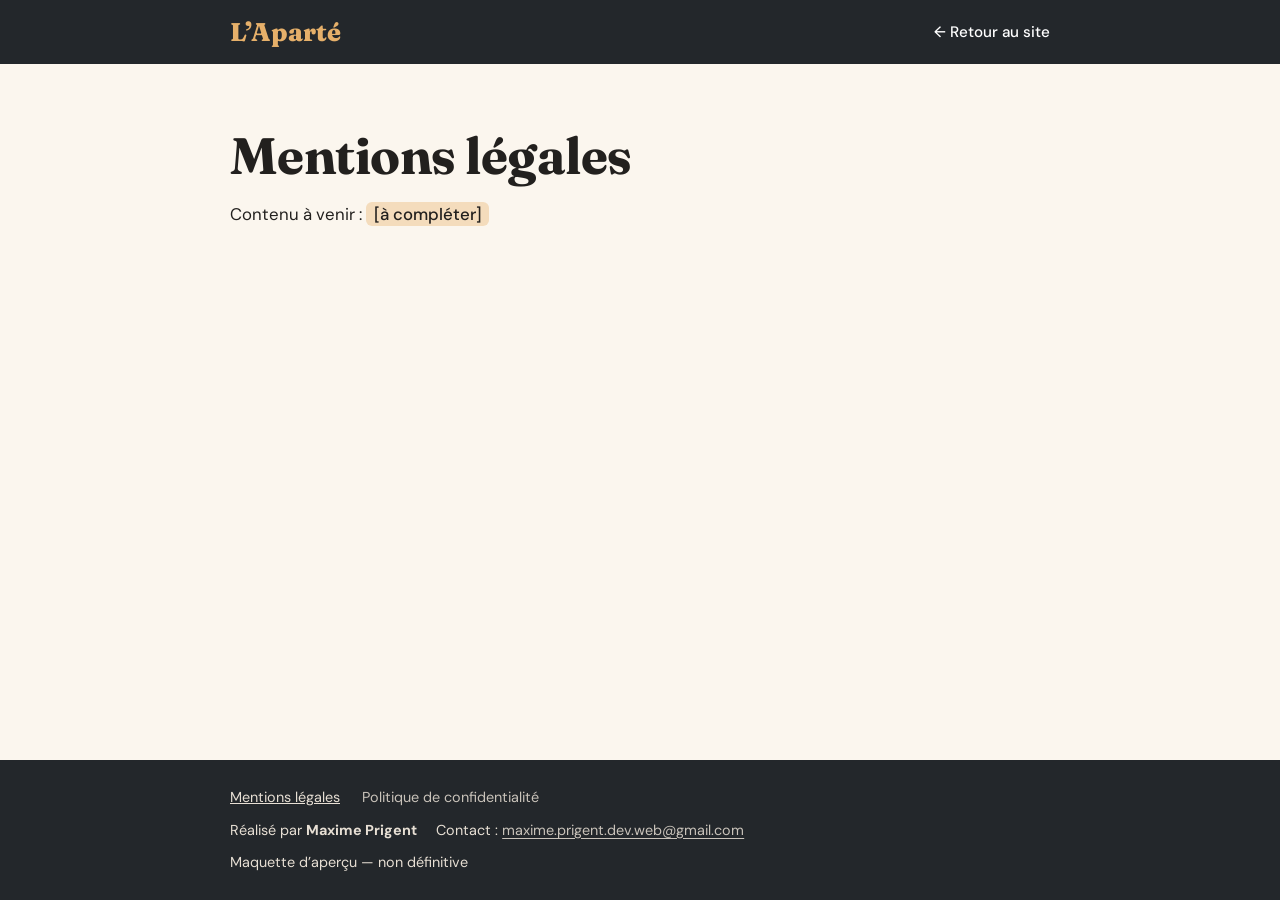
==== mentions-legales.html @ 87955910 "Première version de la maquette du site L'Aparté" ====
<!DOCTYPE html>
<html lang="fr">
<head>
  <meta charset="UTF-8">
  <meta name="viewport" content="width=device-width, initial-scale=1">
  <meta name="color-scheme" content="only light">
  <!-- Aperçu privé : ne pas indexer -->
  <meta name="robots" content="noindex">
  <meta name="theme-color" content="#23272b">
  <title>Mentions légales – L’Aparté</title>
  <link rel="icon" href="data:image/svg+xml,%3Csvg xmlns='http://www.w3.org/2000/svg' viewBox='0 0 64 64'%3E%3Crect width='64' height='64' rx='14' fill='%231a7ea6'/%3E%3Ctext x='32' y='47' font-family='Georgia,serif' font-size='42' font-weight='700' text-anchor='middle' fill='white'%3EA%3C/text%3E%3C/svg%3E">

  <!--
    PAGE VIDE POUR L’INSTANT : les mentions légales sont à fournir
    par le restaurant avant la mise en ligne. Écrire le contenu
    dans <main>, à la place de « [à compléter] ».
  -->

  <link rel="preconnect" href="https://fonts.googleapis.com">
  <link rel="preconnect" href="https://fonts.gstatic.com" crossorigin>
  <link href="https://fonts.googleapis.com/css2?family=DM+Sans:wght@400;500;700&family=Fraunces:opsz,wght,SOFT@9..144,600..800,100&display=swap" rel="stylesheet">

  <style>
    /* Mêmes couleurs et polices que la page d’accueil */
    :root {
      --bg: #fbf6ee; --ink: #22201e; --muted: #665d55;
      --deep: #23272b; --gold: #e6b06a;
      --font-title: "Fraunces", Georgia, serif;
      --font-text: "DM Sans", system-ui, -apple-system, "Segoe UI", sans-serif;
    }
    *, *::before, *::after { box-sizing: border-box; }
    body {
      margin: 0; min-height: 100vh; min-height: 100svh; display: flex; flex-direction: column;
      font-family: var(--font-text); font-size: 1.05rem; line-height: 1.6;
      color: var(--ink); background: var(--bg); -webkit-font-smoothing: antialiased;
    }
    a { color: inherit; }
    a:focus-visible { outline: 3px solid var(--gold); outline-offset: 3px; }
    .wrap { width: min(820px, 100% - 2.5rem); margin-inline: auto; }

    /* En-tête */
    .bar { background: var(--deep); color: #fff; }
    .bar .wrap { display: flex; align-items: center; justify-content: space-between; gap: 1rem; padding: 1rem 0; }
    .brand { font: 800 1.6rem var(--font-title); color: var(--gold); text-decoration: none; }
    .back { font-weight: 500; font-size: .95rem; text-decoration: none; }
    .back:hover, .back:focus-visible { text-decoration: underline; }

    /* Contenu */
    main { flex: 1; padding: 4rem 0 5rem; }
    h1 { font: 700 clamp(2rem, 7vw, 3.2rem)/1.1 var(--font-title); margin: 0 0 1rem; letter-spacing: -.01em; }
    .todo { background: rgba(230, 176, 106, .38); padding: .05em .45em; border-radius: 6px; font-weight: 500; }

    /* Pied de page */
    footer { background: var(--deep); color: #e7dfd4; padding: 1.6rem 0; font-size: .9rem; }
    footer .wrap { display: flex; flex-wrap: wrap; justify-content: space-between; gap: .6rem 1.4rem; }
    footer nav { display: flex; flex-wrap: wrap; gap: .4rem 1.4rem; }
    footer .credit { flex: 1 0 100%; display: flex; flex-wrap: wrap; gap: .15rem 1.2rem; margin: 0; }
    footer .credit a { text-decoration: underline; text-underline-offset: 3px; overflow-wrap: anywhere; }
    footer a { text-decoration: none; opacity: .85; }
    footer a:hover, footer a:focus-visible, footer a[aria-current] { opacity: 1; text-decoration: underline; }
  </style>
</head>

<body>
  <header class="bar">
    <div class="wrap">
      <a class="brand" href="index.html">L’Aparté</a>
      <a class="back" href="index.html">← Retour au site</a>
    </div>
  </header>

  <main>
    <div class="wrap">
      <h1>Mentions légales</h1>
      <p>Contenu à venir : <span class="todo">[à compléter]</span></p>
    </div>
  </main>

  <footer>
    <div class="wrap">
      <nav aria-label="Informations légales">
        <a href="mentions-legales.html" aria-current="page">Mentions légales</a>
        <a href="politique-de-confidentialite.html">Politique de confidentialité</a>
      </nav>
      <p class="credit">
        <span>Réalisé par <strong>Maxime Prigent</strong></span>
        <span>Contact : <a href="mailto:maxime.prigent.dev.web@gmail.com">maxime.prigent.dev.web@gmail.com</a></span>
      </p>
      <span>Maquette d’aperçu — non définitive</span>
    </div>
  </footer>
</body>
</html>
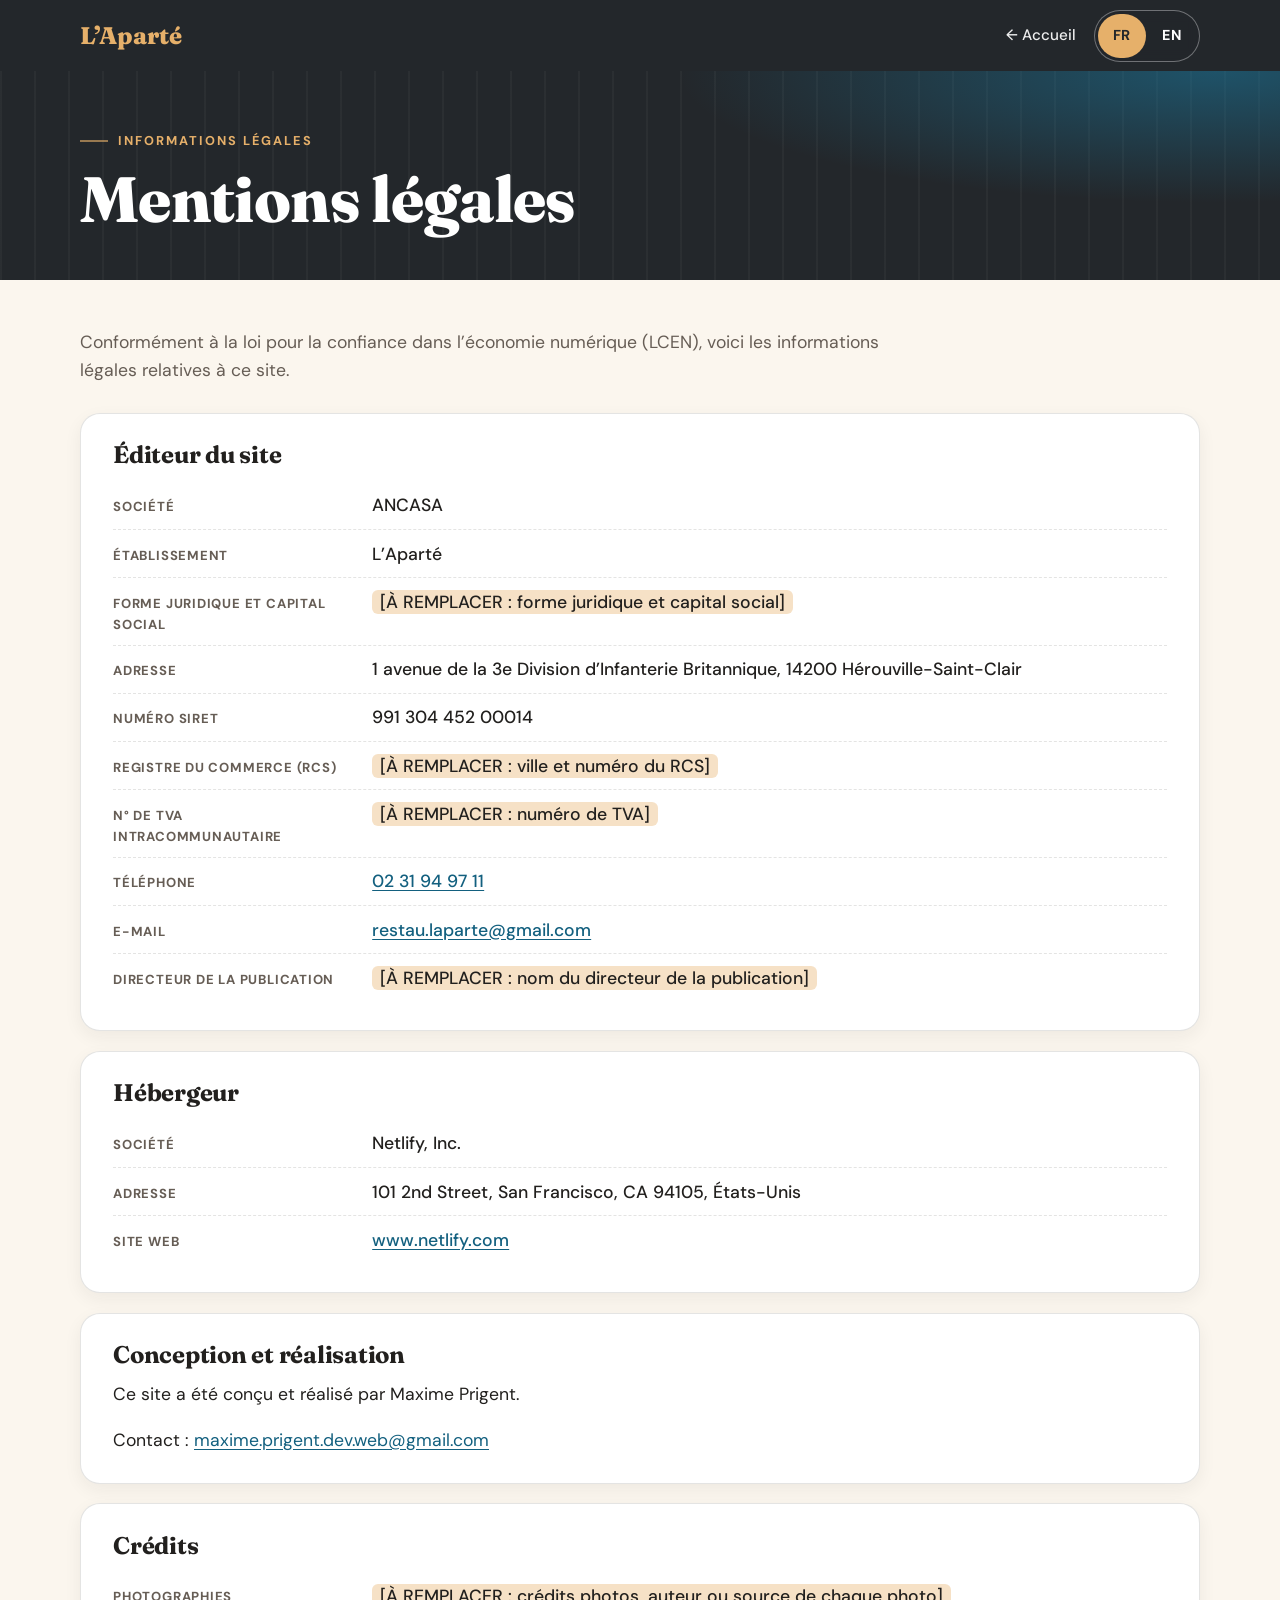
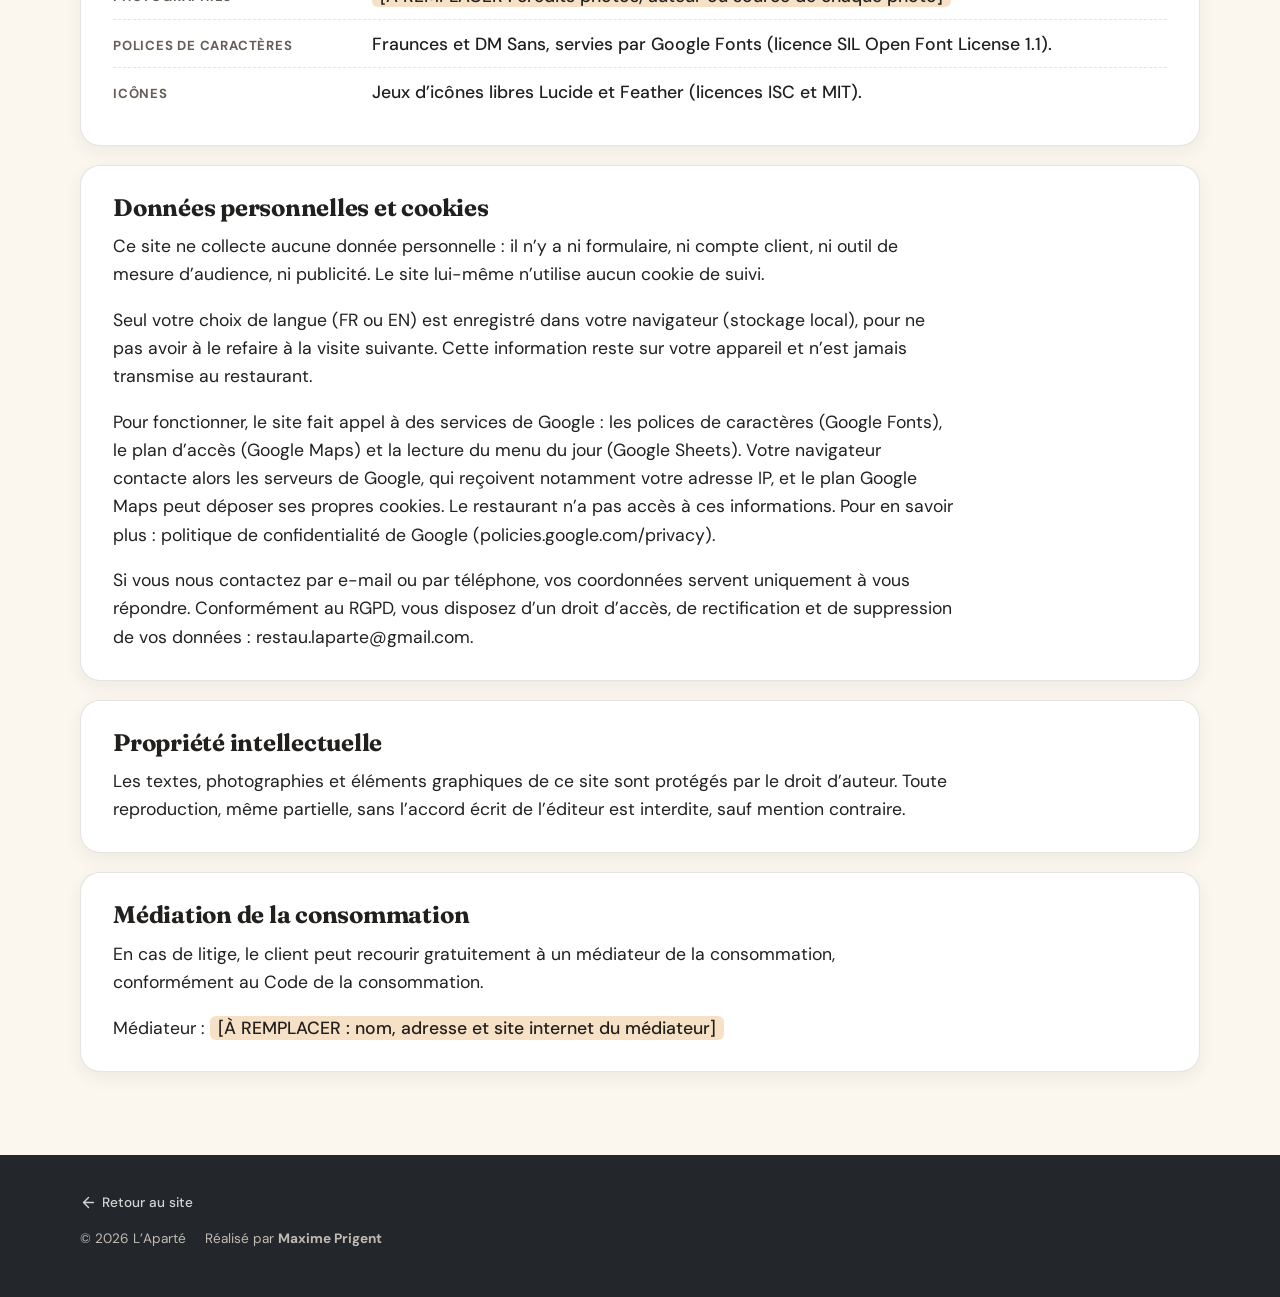
==== commit 6481ba29: "Mentions légales complètes (FR/EN) ; politique de confidentialité retirée" ====
--- a/mentions-legales.html
+++ b/mentions-legales.html
@@ -4,90 +4,152 @@
   <meta charset="UTF-8">
   <meta name="viewport" content="width=device-width, initial-scale=1">
   <meta name="color-scheme" content="only light">
-  <!-- Aperçu privé : ne pas indexer -->
-  <meta name="robots" content="noindex">
   <meta name="theme-color" content="#23272b">
-  <title>Mentions légales – L’Aparté</title>
-  <link rel="icon" href="data:image/svg+xml,%3Csvg xmlns='http://www.w3.org/2000/svg' viewBox='0 0 64 64'%3E%3Crect width='64' height='64' rx='14' fill='%231a7ea6'/%3E%3Ctext x='32' y='47' font-family='Georgia,serif' font-size='42' font-weight='700' text-anchor='middle' fill='white'%3EA%3C/text%3E%3C/svg%3E">
+  <title data-en="Legal notice – L’Aparté">Mentions légales – L’Aparté</title>
+  <meta name="description" content="Mentions légales du site du restaurant L’Aparté à Hérouville-Saint-Clair : éditeur, hébergeur, conception, données personnelles." data-en-content="Legal notice for the website of the L’Aparté restaurant in Hérouville-Saint-Clair: publisher, host, design, personal data.">
 
   <!--
-    PAGE VIDE POUR L’INSTANT : les mentions légales sont à fournir
-    par le restaurant avant la mise en ligne. Écrire le contenu
-    dans <main>, à la place de « [à compléter] ».
+    ============================================================
+    MENTIONS LÉGALES — même style et mêmes boutons de langue que la page d’accueil.
+    • Contenus manquants : chercher « À REMPLACER » (texte visible) et « TODO CONTENU » (commentaires).
+      Liste complète : CONTENUS-A-REMPLACER.md.
+    • Le français est dans le HTML, l’anglais dans les attributs data-en… (voir script.js, section 1).
+    • Texte de départ rédigé d’après les informations fournies : à faire relire par le restaurant
+      (et, si besoin, par son comptable ou un juriste) avant la mise en ligne.
+    ============================================================
   -->
+
+  <!-- TODO CONTENU : ADRESSE DU SITE. Remplacer « [À REMPLACER : URL DU SITE] » comme dans index.html. -->
+  <link rel="canonical" href="[À REMPLACER : URL DU SITE]/mentions-legales.html">
+
+  <link rel="icon" href="favicon.svg" type="image/svg+xml">
+  <link rel="icon" href="favicon.ico" sizes="32x32">
+  <link rel="apple-touch-icon" href="apple-touch-icon.png">
+
+  <script>
+    (function () {
+      var r = document.documentElement;
+      r.classList.add('js');
+      try {
+        if (localStorage.getItem('laparte-lang') === 'en') {
+          r.lang = 'en';
+          r.classList.add('i18n-attente');
+          setTimeout(function () { r.classList.remove('i18n-attente'); }, 2500);
+        }
+      } catch (e) {}
+    })();
+  </script>
 
   <link rel="preconnect" href="https://fonts.googleapis.com">
   <link rel="preconnect" href="https://fonts.gstatic.com" crossorigin>
   <link href="https://fonts.googleapis.com/css2?family=DM+Sans:wght@400;500;700&family=Fraunces:opsz,wght,SOFT@9..144,600..800,100&display=swap" rel="stylesheet">
-
-  <style>
-    /* Mêmes couleurs et polices que la page d’accueil */
-    :root {
-      --bg: #fbf6ee; --ink: #22201e; --muted: #665d55;
-      --deep: #23272b; --gold: #e6b06a;
-      --font-title: "Fraunces", Georgia, serif;
-      --font-text: "DM Sans", system-ui, -apple-system, "Segoe UI", sans-serif;
-    }
-    *, *::before, *::after { box-sizing: border-box; }
-    body {
-      margin: 0; min-height: 100vh; min-height: 100svh; display: flex; flex-direction: column;
-      font-family: var(--font-text); font-size: 1.05rem; line-height: 1.6;
-      color: var(--ink); background: var(--bg); -webkit-font-smoothing: antialiased;
-    }
-    a { color: inherit; }
-    a:focus-visible { outline: 3px solid var(--gold); outline-offset: 3px; }
-    .wrap { width: min(820px, 100% - 2.5rem); margin-inline: auto; }
-
-    /* En-tête */
-    .bar { background: var(--deep); color: #fff; }
-    .bar .wrap { display: flex; align-items: center; justify-content: space-between; gap: 1rem; padding: 1rem 0; }
-    .brand { font: 800 1.6rem var(--font-title); color: var(--gold); text-decoration: none; }
-    .back { font-weight: 500; font-size: .95rem; text-decoration: none; }
-    .back:hover, .back:focus-visible { text-decoration: underline; }
-
-    /* Contenu */
-    main { flex: 1; padding: 4rem 0 5rem; }
-    h1 { font: 700 clamp(2rem, 7vw, 3.2rem)/1.1 var(--font-title); margin: 0 0 1rem; letter-spacing: -.01em; }
-    .todo { background: rgba(230, 176, 106, .38); padding: .05em .45em; border-radius: 6px; font-weight: 500; }
-
-    /* Pied de page */
-    footer { background: var(--deep); color: #e7dfd4; padding: 1.6rem 0; font-size: .9rem; }
-    footer .wrap { display: flex; flex-wrap: wrap; justify-content: space-between; gap: .6rem 1.4rem; }
-    footer nav { display: flex; flex-wrap: wrap; gap: .4rem 1.4rem; }
-    footer .credit { flex: 1 0 100%; display: flex; flex-wrap: wrap; gap: .15rem 1.2rem; margin: 0; }
-    footer .credit a { text-decoration: underline; text-underline-offset: 3px; overflow-wrap: anywhere; }
-    footer a { text-decoration: none; opacity: .85; }
-    footer a:hover, footer a:focus-visible, footer a[aria-current] { opacity: 1; text-decoration: underline; }
-  </style>
+  <link rel="stylesheet" href="styles.css">
 </head>
 
 <body>
-  <header class="bar">
-    <div class="wrap">
-      <a class="brand" href="index.html">L’Aparté</a>
-      <a class="back" href="index.html">← Retour au site</a>
+  <a class="skip" href="#contenu" data-en="Skip to content">Aller au contenu</a>
+
+  <header class="site-header">
+    <a class="brand" href="index.html">L’Aparté</a>
+    <a class="retour" href="index.html" data-en="← Home">← Accueil</a>
+    <div class="lang-switch" role="group" aria-label="Langue / Language">
+      <button type="button" data-lang-btn="fr" aria-pressed="true" lang="fr" aria-label="Français (FR)">FR</button>
+      <button type="button" data-lang-btn="en" aria-pressed="false" lang="en" aria-label="English (EN)">EN</button>
     </div>
   </header>
 
-  <main>
-    <div class="wrap">
-      <h1>Mentions légales</h1>
-      <p>Contenu à venir : <span class="todo">[à compléter]</span></p>
+  <main id="contenu" tabindex="-1">
+    <section class="prive dark legal-hero">
+      <div class="wrap">
+        <span class="eyebrow" data-en="Legal information">Informations légales</span>
+        <h1 data-en="Legal notice">Mentions légales</h1>
+      </div>
+    </section>
+
+    <div class="legal-page">
+      <div class="wrap">
+        <p class="legal-intro" data-en="In accordance with French law on trust in the digital economy (LCEN), here is the legal information about this website.">Conformément à la loi pour la confiance dans l’économie numérique (LCEN), voici les informations légales relatives à ce site.</p>
+
+        <!-- TODO CONTENU : ÉDITEUR. Connu : ANCASA, adresse, SIRET, téléphone, e-mail. À fournir par le restaurant : forme juridique
+             et capital social, RCS, numéro de TVA, nom du directeur de la publication. -->
+        <article class="legal-bloc">
+          <h2 data-en="Website publisher">Éditeur du site</h2>
+          <dl class="legal-champs">
+            <div class="legal-champ"><dt data-en="Company">Société</dt><dd>ANCASA</dd></div>
+            <div class="legal-champ"><dt data-en="Restaurant">Établissement</dt><dd>L’Aparté</dd></div>
+            <div class="legal-champ"><dt data-en="Legal form and share capital">Forme juridique et capital social</dt><dd><span class="todo">[À REMPLACER : forme juridique et capital social]</span></dd></div>
+            <div class="legal-champ"><dt data-en="Address">Adresse</dt><dd>1 avenue de la 3e Division d’Infanterie Britannique, 14200 Hérouville-Saint-Clair</dd></div>
+            <div class="legal-champ"><dt data-en="SIRET number">Numéro SIRET</dt><dd>991&nbsp;304&nbsp;452&nbsp;00014</dd></div>
+            <div class="legal-champ"><dt data-en="Trade and companies register (RCS)">Registre du commerce (RCS)</dt><dd><span class="todo">[À REMPLACER : ville et numéro du RCS]</span></dd></div>
+            <div class="legal-champ"><dt data-en="VAT number">N° de TVA intracommunautaire</dt><dd><span class="todo">[À REMPLACER : numéro de TVA]</span></dd></div>
+            <div class="legal-champ"><dt data-en="Phone">Téléphone</dt><dd><a href="tel:+33231949711" data-en="+33 2 31 94 97 11">02&nbsp;31&nbsp;94&nbsp;97&nbsp;11</a></dd></div>
+            <div class="legal-champ"><dt>E-mail</dt><dd><a href="mailto:restau.laparte@gmail.com">restau.laparte@gmail.com</a></dd></div>
+            <div class="legal-champ"><dt data-en="Publication director">Directeur de la publication</dt><dd><span class="todo">[À REMPLACER : nom du directeur de la publication]</span></dd></div>
+          </dl>
+        </article>
+
+        <article class="legal-bloc">
+          <h2 data-en="Hosting">Hébergeur</h2>
+          <dl class="legal-champs">
+            <div class="legal-champ"><dt data-en="Company">Société</dt><dd>Netlify, Inc.</dd></div>
+            <div class="legal-champ"><dt data-en="Address">Adresse</dt><dd><span data-en="101 2nd Street, San Francisco, CA 94105, United States">101 2nd Street, San Francisco, CA 94105, États-Unis</span></dd></div>
+            <div class="legal-champ"><dt data-en="Website">Site web</dt><dd><a href="https://www.netlify.com" target="_blank" rel="noopener">www.netlify.com</a></dd></div>
+          </dl>
+        </article>
+
+        <article class="legal-bloc">
+          <h2 data-en="Design and development">Conception et réalisation</h2>
+          <p data-en="This website was designed and developed by Maxime Prigent.">Ce site a été conçu et réalisé par Maxime Prigent.</p>
+          <p><span data-en="Contact:">Contact :</span> <a href="mailto:maxime.prigent.dev.web@gmail.com">maxime.prigent.dev.web@gmail.com</a></p>
+        </article>
+
+        <!-- TODO CONTENU : CRÉDITS PHOTOS. Indiquer l’auteur (photographe, agence, restaurant…) ou la source de chaque photo du dossier
+             images/. Si ce sont les photos du restaurant : « Photographies : © L’Aparté ». Ne rien affirmer tant que ce n’est pas vérifié. -->
+        <article class="legal-bloc">
+          <h2 data-en="Credits">Crédits</h2>
+          <dl class="legal-champs">
+            <div class="legal-champ"><dt data-en="Photographs">Photographies</dt><dd><span class="todo">[À REMPLACER : crédits photos, auteur ou source de chaque photo]</span></dd></div>
+            <div class="legal-champ"><dt data-en="Fonts">Polices de caractères</dt><dd data-en="Fraunces and DM Sans, served by Google Fonts (SIL Open Font License 1.1).">Fraunces et DM Sans, servies par Google Fonts (licence SIL Open Font License 1.1).</dd></div>
+            <div class="legal-champ"><dt data-en="Icons">Icônes</dt><dd data-en="Lucide and Feather icon sets (ISC and MIT licences).">Jeux d’icônes libres Lucide et Feather (licences ISC et MIT).</dd></div>
+          </dl>
+        </article>
+
+        <article class="legal-bloc">
+          <h2 data-en="Personal data and cookies">Données personnelles et cookies</h2>
+          <p data-en="This website does not collect any personal data: there is no form, no customer account, no audience-measurement tool and no advertising. The site itself uses no tracking cookie.">Ce site ne collecte aucune donnée personnelle : il n’y a ni formulaire, ni compte client, ni outil de mesure d’audience, ni publicité. Le site lui-même n’utilise aucun cookie de suivi.</p>
+          <p data-en="Only your language choice (FR or EN) is saved in your browser (local storage), so that you do not have to make it again on your next visit. This information stays on your device and is never sent to the restaurant.">Seul votre choix de langue (FR ou EN) est enregistré dans votre navigateur (stockage local), pour ne pas avoir à le refaire à la visite suivante. Cette information reste sur votre appareil et n’est jamais transmise au restaurant.</p>
+          <p data-en="To work, the site uses Google services: fonts (Google Fonts), the map (Google Maps) and the reading of the menu of the day (Google Sheets). Your browser then contacts Google’s servers, which receive in particular your IP address, and the Google Maps map may set its own cookies. The restaurant has no access to this information. More details: Google’s privacy policy (policies.google.com/privacy).">Pour fonctionner, le site fait appel à des services de Google : les polices de caractères (Google Fonts), le plan d’accès (Google Maps) et la lecture du menu du jour (Google Sheets). Votre navigateur contacte alors les serveurs de Google, qui reçoivent notamment votre adresse IP, et le plan Google Maps peut déposer ses propres cookies. Le restaurant n’a pas accès à ces informations. Pour en savoir plus : politique de confidentialité de Google (policies.google.com/privacy).</p>
+          <p data-en="If you contact us by email or phone, your details are used only to answer you. In accordance with the GDPR, you have the right to access, correct and delete your data: restau.laparte@gmail.com.">Si vous nous contactez par e-mail ou par téléphone, vos coordonnées servent uniquement à vous répondre. Conformément au RGPD, vous disposez d’un droit d’accès, de rectification et de suppression de vos données : restau.laparte@gmail.com.</p>
+        </article>
+
+        <article class="legal-bloc">
+          <h2 data-en="Intellectual property">Propriété intellectuelle</h2>
+          <p data-en="The texts, photographs and graphic elements of this website are protected by copyright. Any reproduction, even partial, without the publisher’s written consent is prohibited, unless otherwise stated.">Les textes, photographies et éléments graphiques de ce site sont protégés par le droit d’auteur. Toute reproduction, même partielle, sans l’accord écrit de l’éditeur est interdite, sauf mention contraire.</p>
+        </article>
+
+        <!-- TODO CONTENU : MÉDIATEUR DE LA CONSOMMATION. Obligatoire pour un commerce qui vend à des particuliers : le restaurant
+             doit indiquer le nom et les coordonnées du médiateur auquel il adhère (renseignements : son comptable ou sa fédération professionnelle). -->
+        <article class="legal-bloc">
+          <h2 data-en="Consumer mediation">Médiation de la consommation</h2>
+          <p data-en="In the event of a dispute, customers may use a consumer mediator free of charge, in accordance with the French Consumer Code.">En cas de litige, le client peut recourir gratuitement à un médiateur de la consommation, conformément au Code de la consommation.</p>
+          <p><span data-en="Mediator:">Médiateur :</span> <span class="todo">[À REMPLACER : nom, adresse et site internet du médiateur]</span></p>
+        </article>
+      </div>
     </div>
   </main>
 
-  <footer>
+  <footer class="sans-barre">
     <div class="wrap">
-      <nav aria-label="Informations légales">
-        <a href="mentions-legales.html" aria-current="page">Mentions légales</a>
-        <a href="politique-de-confidentialite.html">Politique de confidentialité</a>
-      </nav>
-      <p class="credit">
-        <span>Réalisé par <strong>Maxime Prigent</strong></span>
-        <span>Contact : <a href="mailto:maxime.prigent.dev.web@gmail.com">maxime.prigent.dev.web@gmail.com</a></span>
-      </p>
-      <span>Maquette d’aperçu — non définitive</span>
+      <div class="foot-bottom">
+        <a href="index.html"><svg class="ico" aria-hidden="true" viewBox="0 0 24 24"><path d="M19 12H5M12 19l-7-7 7-7"/></svg><span data-en="Back to the site">Retour au site</span></a>
+        <p class="foot-credit">
+          <span>© <span data-annee>2026</span> L’Aparté</span>
+          <span><span data-en="Website by">Réalisé par</span> <strong>Maxime Prigent</strong></span>
+        </p>
+      </div>
     </div>
   </footer>
+
+  <script src="script.js" defer></script>
 </body>
 </html>
--- a/styles.css
+++ b/styles.css
@@ -0,0 +1,640 @@
+/* ============================================================
+   L’APARTÉ — feuille de style (index.html et mentions-legales.html)
+   ------------------------------------------------------------
+   • Charte graphique : variables CSS de la section 0 (couleurs, polices).
+   • Mobile d’abord : les règles de base valent pour un téléphone, les
+     @media (min-width: …) les adaptent aux écrans plus larges.
+   • Sections : 0 Variables · 1 Base · 2 Barres fixes · 3 Haut de page ·
+     4 Points forts · 5 Présentation · 6 Menu du jour et carte ·
+     7 Privatisation · 8 Galerie · 9 Avis · 10 Horaires et plan ·
+     11 Pied de page · 12 Animations · 13-14 Tailles d’écran ·
+     15 Choix de la langue · 16 Galerie dès 560 px · 17 Mentions légales.
+   ============================================================ */
+
+/* =========================================================
+   0. VARIABLES — la charte graphique se règle ici
+   Couleurs tirées des photos : turquoise des chaises et du
+   logo, noir de la façade, bois clair. À ajuster si besoin.
+   ========================================================= */
+:root {
+  --bg: #fbf6ee;            /* crème */
+  --bg-alt: #f1e6d5;        /* sable */
+  --ink: #22201e;           /* texte */
+  --muted: #665d55;         /* texte secondaire */
+  --accent: #1a7ea6;        /* turquoise */
+  --accent-dark: #13607f;
+  --accent-light: #2392bf;
+  --accent-soft: #dcecf3;
+  --deep: #23272b;          /* noir de la façade */
+  --gold: #e6b06a;          /* bois clair */
+  --line: rgba(34, 32, 30, .12);
+  --radius: 20px;
+  --shadow: 0 14px 34px rgba(34, 32, 30, .10);
+  --font-title: "Fraunces", Georgia, serif;
+  --font-text: "DM Sans", system-ui, -apple-system, "Segoe UI", sans-serif;
+  --ease: cubic-bezier(.2, .7, .2, 1);
+}
+
+/* =========================================================
+   1. BASE
+   ========================================================= */
+*, *::before, *::after { box-sizing: border-box; }
+html { scroll-behavior: smooth; -webkit-text-size-adjust: 100%; }
+body {
+  margin: 0;
+  font-family: var(--font-text);
+  font-size: 1.05rem;
+  line-height: 1.6;
+  color: var(--ink);
+  background: var(--bg);
+  -webkit-font-smoothing: antialiased;
+  overflow-x: clip;
+}
+img { display: block; max-width: 100%; }
+h1, h2, h3 { font-family: var(--font-title); line-height: 1.1; margin: 0 0 .5em; letter-spacing: -.01em; }
+h2 { font-size: clamp(2rem, 6.5vw, 3.2rem); font-weight: 700; }
+p { margin: 0 0 1em; }
+a { color: inherit; }
+address { font-style: normal; }
+::selection { background: var(--accent); color: #fff; }
+a:focus-visible, .btn:focus-visible { outline: 3px solid var(--gold); outline-offset: 3px; }
+
+.wrap { width: min(1120px, 100% - 2.5rem); margin-inline: auto; }
+section { padding: 4.5rem 0; scroll-margin-top: 4.5rem; }
+.section-head { max-width: 640px; margin-bottom: 2rem; }
+.lead { font-size: 1.15rem; color: var(--muted); max-width: 56ch; }
+
+.eyebrow {
+  display: inline-flex; align-items: center; gap: .6rem; margin-bottom: .8rem;
+  font-size: .8rem; font-weight: 700; letter-spacing: .16em; text-transform: uppercase;
+  color: var(--accent-dark);
+}
+.eyebrow::before { content: ""; width: 28px; height: 2px; background: currentColor; opacity: .6; }
+
+/* Marqueur des textes encore à renseigner */
+.todo {
+  background: rgba(230, 176, 106, .38); color: var(--ink);
+  padding: .05em .45em; border-radius: 6px; font-style: normal; font-weight: 500;
+  box-decoration-break: clone; -webkit-box-decoration-break: clone;
+}
+.dark .todo { background: rgba(230, 176, 106, .2); color: var(--gold); }
+
+/* Icônes (sprite SVG en haut du <body>) */
+.ico {
+  width: 1.25em; height: 1.25em; flex: none;
+  fill: none; stroke: currentColor; stroke-width: 2; stroke-linecap: round; stroke-linejoin: round;
+}
+.badge {
+  flex: none; width: 44px; height: 44px; border-radius: 14px;
+  display: grid; place-items: center; background: var(--accent-soft); color: var(--accent-dark);
+}
+.badge .ico { width: 22px; height: 22px; }
+
+/* Lien d’accès rapide au contenu (clavier) */
+.skip {
+  position: absolute; left: 1rem; top: -4rem; z-index: 100;
+  background: #fff; color: var(--ink); padding: .6rem 1rem; border-radius: 8px; transition: top .2s;
+}
+.skip:focus { top: 1rem; }
+
+/* Page en anglais mémorisée : le contenu attend sa traduction (on ne voit pas le français une fraction de seconde) */
+.i18n-attente body { visibility: hidden; }
+/* Image introuvable : on garde le fond neutre du cadre, jamais d’image cassée ni de texte alternatif affiché */
+img.img-absente { visibility: hidden; }
+
+/* Boutons */
+.btn {
+  display: inline-flex; align-items: center; justify-content: center; gap: .55rem;
+  padding: .95rem 1.5rem; border-radius: 999px; border: 2px solid transparent;
+  font: 700 1rem/1 var(--font-text); text-decoration: none; cursor: pointer; white-space: nowrap;
+  transition: transform .25s var(--ease), box-shadow .25s var(--ease), background-color .25s, color .25s, border-color .25s;
+}
+.btn:hover { transform: translateY(-3px); box-shadow: 0 10px 22px rgba(0, 0, 0, .22); }
+.btn:active { transform: translateY(-1px); }
+.btn-primary { background: var(--accent); color: #fff; }
+.btn-primary:hover { background: var(--accent-dark); }   /* plus foncé : le texte blanc reste bien lisible */
+.btn-ghost { border-color: rgba(255, 255, 255, .85); color: #fff; background: rgba(255, 255, 255, .06); }
+.btn-ghost:hover { background: rgba(255, 255, 255, .2); }
+.btn-outline { border-color: var(--accent-dark); color: var(--accent-dark); background: transparent; }
+.btn-outline:hover { background: var(--accent-dark); color: #fff; }
+.btn-light { background: #fff; color: var(--accent-dark); }
+.btn-light:hover { background: var(--accent-soft); }
+.btn-sm { padding: .7rem 1.2rem; font-size: .92rem; }
+
+/* =========================================================
+   2. BARRES FIXES (apparaissent après le haut de page)
+   - ordinateur : barre de navigation en haut
+   - mobile : bouton d’appel en bas
+   ========================================================= */
+.topbar {
+  position: fixed; inset: 0 0 auto 0; z-index: 60; display: none; align-items: center; gap: 1.2rem;
+  padding: .8rem max(1.25rem, calc((100% - 1120px) / 2));
+  background: rgba(35, 39, 43, .92); color: #fff;
+  -webkit-backdrop-filter: blur(10px); backdrop-filter: blur(10px);
+  transform: translateY(-100%); visibility: hidden;
+  transition: transform .4s var(--ease), visibility .4s;
+}
+.topbar .brand { margin-right: auto; font: 800 1.5rem var(--font-title); text-decoration: none; color: var(--gold); }
+.topbar ul { display: flex; gap: clamp(.9rem, 1.5vw, 1.6rem); list-style: none; margin: 0; padding: 0; }
+.topbar ul a {
+  text-decoration: none; font-weight: 500; font-size: .95rem; opacity: .85; padding: .3rem 0;
+  border-bottom: 2px solid transparent; transition: opacity .2s, border-color .2s;
+}
+.topbar ul a:hover, .topbar ul a[aria-current] { opacity: 1; border-color: var(--gold); }
+
+.callbar {
+  position: fixed; inset: auto 0 0 0; z-index: 60;
+  padding: .7rem 1rem calc(.7rem + env(safe-area-inset-bottom));
+  background: rgba(251, 246, 238, .95); -webkit-backdrop-filter: blur(8px); backdrop-filter: blur(8px);
+  box-shadow: 0 -6px 20px rgba(0, 0, 0, .12);
+  transform: translateY(110%); visibility: hidden;
+  transition: transform .4s var(--ease), visibility .4s;
+}
+.callbar .btn { width: 100%; }
+.past-hero .topbar, .past-hero .callbar { transform: none; visibility: visible; }
+
+/* =========================================================
+   3. HAUT DE PAGE (plein écran)
+   Mobile : la façade en haut, fondue dans le noir, texte dessous.
+   Ordinateur : texte à gauche, photo en arche à droite.
+   La photo est affichée à sa taille réelle (jamais étirée en plein
+   écran) pour rester nette ; l’arrière-plan est une version floue.
+   ========================================================= */
+.hero {
+  position: relative; isolation: isolate; overflow: hidden;
+  min-height: 100vh; min-height: 100svh;
+  display: flex; align-items: flex-end;
+  background: var(--deep); color: #fff;
+}
+.hero-bg {                                  /* arrière-plan flou : mini-image agrandie (léger, sans filtre coûteux) */
+  position: absolute; inset: 0; z-index: -4; opacity: .6;
+  background: url("images/facade-flou.jpg") center / cover no-repeat;
+}
+.hero::before {                             /* dégradé de lisibilité */
+  content: ""; position: absolute; inset: 0; z-index: -2;
+  background: linear-gradient(to bottom, rgba(35, 39, 43, .35) 0%, rgba(35, 39, 43, 0) 18%, rgba(35, 39, 43, .72) 58%, var(--deep) 86%);
+}
+.hero::after {                              /* léger grain « pellicule » */
+  content: ""; position: absolute; inset: 0; z-index: -1; opacity: .16; mix-blend-mode: overlay; pointer-events: none;
+  background-image: url("data:image/svg+xml,%3Csvg xmlns='http://www.w3.org/2000/svg' width='160' height='160'%3E%3Cfilter id='n'%3E%3CfeTurbulence type='fractalNoise' baseFrequency='.85' numOctaves='2' stitchTiles='stitch'/%3E%3CfeColorMatrix values='0 0 0 0 1 0 0 0 0 1 0 0 0 0 1 0 0 0 .6 0'/%3E%3C/filter%3E%3Crect width='100%25' height='100%25' filter='url(%23n)'/%3E%3C/svg%3E");
+}
+.hero-photo {                               /* mobile : en haut, fondue vers le bas */
+  position: absolute; top: 0; left: 50%; transform: translateX(-50%); z-index: -3; margin: 0;
+  width: min(100%, 480px); aspect-ratio: 3 / 4;
+  background: #3a4046;                        /* fond neutre si la photo est absente */
+  -webkit-mask-image: linear-gradient(#000 0%, #000 55%, transparent 98%);
+  mask-image: linear-gradient(#000 0%, #000 55%, transparent 98%);
+}
+.hero-photo img { width: 100%; height: 100%; object-fit: cover; object-position: center 40%; }
+
+.hero-grid { width: min(1120px, 100% - 2.5rem); margin-inline: auto; padding-bottom: 2rem; }
+.hero-copy { position: relative; }
+.kicker {
+  margin: 0 0 .9rem; font-size: .75rem; font-weight: 700; letter-spacing: .12em; text-transform: uppercase; color: var(--gold);
+}
+.hero h1 { font-size: clamp(3.8rem, 20vw, 6rem); font-weight: 800; margin-bottom: .12em; line-height: 1; }
+.hero h1 em { font-style: normal; color: var(--gold); }
+.tagline { font-size: clamp(1.1rem, 4.4vw, 1.5rem); max-width: 28ch; margin-bottom: 1.6rem; line-height: 1.4; }
+.actions { display: flex; flex-wrap: wrap; gap: .7rem; }
+.actions .btn { flex: 1 1 150px; }
+.hero-hours { display: flex; align-items: center; gap: .55rem; margin: 1.2rem 0 0; font-size: .95rem; opacity: .9; }
+.hero-hours .ico { color: var(--gold); }
+
+/* Entrée en douceur au chargement */
+.js .hero-copy > * { animation: rise .9s var(--ease) backwards; }
+.js .hero-copy > :nth-child(2) { animation-delay: .08s; }
+.js .hero-copy > :nth-child(3) { animation-delay: .16s; }
+.js .hero-copy > :nth-child(4) { animation-delay: .24s; }
+.js .hero-copy > :nth-child(5) { animation-delay: .32s; }
+.js .hero-photo { animation: fade 1.2s ease backwards; }
+@keyframes rise { from { opacity: 0; transform: translateY(22px); } to { opacity: 1; transform: none; } }
+@keyframes fade { from { opacity: 0; } to { opacity: 1; } }
+
+/* =========================================================
+   4. POINTS FORTS (bandeau)
+   ========================================================= */
+.ribbon { background: var(--accent-dark); color: #fff; }
+.ribbon ul { list-style: none; margin: 0 auto; padding: 1.2rem 0; display: grid; grid-template-columns: 1fr 1fr; gap: 1rem 1.2rem; }
+.ribbon li { display: flex; align-items: center; gap: .7rem; font-weight: 700; font-size: .95rem; line-height: 1.25; }
+.ribbon .ico { width: 1.7rem; height: 1.7rem; color: var(--gold); }
+
+/* =========================================================
+   5. ÉQUIPE & ESPRIT DU LIEU
+   ========================================================= */
+.equipe-grid { display: grid; gap: 2.2rem; align-items: center; }
+.team { display: grid; gap: 1rem; }
+.person {
+  display: flex; align-items: center; gap: 1.1rem; padding: 1.3rem 1.4rem;
+  background: #fff; border: 1px solid var(--line); border-radius: var(--radius); box-shadow: var(--shadow);
+  transition: transform .3s var(--ease);
+}
+.person:hover { transform: translateY(-4px); }
+.avatar {
+  flex: none; width: 68px; height: 68px; border-radius: 50%; display: grid; place-items: center;
+  background: linear-gradient(135deg, var(--accent), var(--accent-dark)); color: #fff; font: 700 1.9rem var(--font-title);
+}
+.person .role { display: block; font-size: .78rem; font-weight: 700; letter-spacing: .12em; text-transform: uppercase; color: var(--accent-dark); }
+.person h3 { font-size: 1.35rem; margin: .1rem 0 .3rem; }
+.person p { margin: 0; color: var(--muted); font-size: .98rem; line-height: 1.45; }
+
+/* =========================================================
+   6. MENU DU JOUR ET CARTE
+   ========================================================= */
+.carte, .menu-section { background: var(--bg-alt); }
+.formule {
+  position: relative; overflow: hidden; display: grid; gap: .8rem; align-items: center;
+  margin-bottom: 1.2rem; padding: 1.8rem 1.6rem; border-radius: var(--radius);
+  background: var(--deep); color: #fff; box-shadow: var(--shadow);
+}
+.formule::before {                          /* motif « claustra » en bois, comme dans la salle */
+  content: ""; position: absolute; inset: 0; pointer-events: none;
+  background: radial-gradient(70% 120% at 100% 0%, rgba(26, 126, 166, .5), transparent 65%),
+              repeating-linear-gradient(90deg, rgba(255, 255, 255, .045) 0 2px, transparent 2px 30px);
+}
+.formule > * { position: relative; }
+.formule .tag {
+  display: inline-block; margin-bottom: .7rem; padding: .3rem .85rem; border-radius: 999px;
+  background: var(--accent); color: #fff; font-size: .75rem; font-weight: 700; letter-spacing: .12em; text-transform: uppercase;
+}
+.formule h3 { font-size: clamp(1.6rem, 5vw, 2.3rem); margin: 0; }
+.formule-price { font: 800 clamp(3.2rem, 14vw, 4.8rem)/1 var(--font-title); color: var(--gold); white-space: nowrap; }
+
+/* La carte : une fiche par catégorie (Entrées, Plats, Desserts, Boissons). Une ligne de plat = nom ····· prix, puis
+   en option une courte description (modèle à copier : voir « TODO CONTENU » dans index.html). */
+.carte-grid { display: grid; gap: 1.2rem; }
+.menu-card {
+  display: flex; flex-direction: column; padding: 1.5rem 1.4rem;
+  background: var(--bg); border: 1px solid var(--line); border-radius: var(--radius); box-shadow: 0 6px 18px rgba(34, 32, 30, .06);
+}
+.menu-card header { display: flex; align-items: center; gap: .85rem; margin-bottom: .6rem; }
+.menu-card h3 { font-size: 1.4rem; margin: 0; }
+.menu-list { list-style: none; margin: 0; padding: 0; }
+.menu-list li { padding: .8rem 0; border-top: 1px dashed var(--line); font-weight: 500; }
+.menu-list li:first-child { border-top: 0; }
+.menu-list li.sous-titre { padding: 1.2rem 0 .3rem; border-top: 0; font-size: .78rem; font-weight: 700; letter-spacing: .12em; text-transform: uppercase; color: var(--accent-dark); }
+.menu-list li.sous-titre:first-child { padding-top: .3rem; }
+.item-ligne { display: flex; align-items: baseline; gap: .7rem; }
+.item-nom { min-width: 0; overflow-wrap: anywhere; }
+.item-prix { flex: none; font-weight: 700; white-space: nowrap; }
+.item-desc { margin: .25rem 0 0; font-size: .93rem; font-weight: 400; line-height: 1.45; color: var(--muted); }
+.leader { flex: 1 1 1rem; min-width: .8rem; border-bottom: 2px dotted rgba(34, 32, 30, .25); }
+
+/* Menu du jour : texte lu dans une feuille Google Sheets (script « MENU DU JOUR », en bas de page).
+   Trois états, un seul visible à la fois : .mj-chargement (attente), .mj-liste (le menu) et
+   .mj-secours (texte de secours : visible par défaut, donc aussi sans JavaScript). */
+.menu-jour { margin-bottom: 1.2rem; background: #fff; border-top: 4px solid var(--accent); }
+.menu-section .formule { margin-bottom: 0; }
+.menu-jour [hidden] { display: none !important; }   /* l’attribut hidden doit toujours gagner sur les « display » ci-dessous */
+.mj-liste { display: grid; margin: 0; }
+.mj-ligne { padding: .85rem 0; }
+.mj-ligne:not([hidden]) ~ .mj-ligne:not([hidden]) { border-top: 1px dashed var(--line); }   /* un trait entre deux lignes visibles seulement */
+.mj-ligne dt { font-size: .78rem; font-weight: 700; letter-spacing: .12em; text-transform: uppercase; color: var(--accent-dark); }
+.mj-ligne dd { margin: .25rem 0 0; font: 600 clamp(1.2rem, 4.6vw, 1.45rem)/1.3 var(--font-title); white-space: pre-line; overflow-wrap: anywhere; }
+.mj-chargement { display: grid; gap: .9rem; padding: .35rem 0 .6rem; }
+.mj-barre { display: block; height: 1.15rem; border-radius: 6px; background: linear-gradient(90deg, var(--bg-alt) 25%, #e8dcc8 50%, var(--bg-alt) 75%); background-size: 200% 100%; animation: mj-attente 1.4s ease-in-out infinite; }
+.mj-barre:nth-of-type(2) { width: 82%; }
+.mj-barre:nth-of-type(3) { width: 64%; }
+@keyframes mj-attente { from { background-position: 100% 0; } to { background-position: -100% 0; } }
+.mj-sr { position: absolute; width: 1px; height: 1px; overflow: hidden; clip: rect(0 0 0 0); white-space: nowrap; }   /* texte pour lecteurs d’écran uniquement */
+.mj-secours { display: grid; gap: 1rem; justify-items: start; }
+.mj-secours p { margin: 0; max-width: 52ch; font-size: 1.1rem; }
+
+/* =========================================================
+   7. PRIVATISATION DE LA SALLE
+   ========================================================= */
+.prive { position: relative; isolation: isolate; overflow: hidden; background: var(--deep); color: #fff; }
+.prive::before {
+  content: ""; position: absolute; inset: 0; z-index: -1;
+  background: radial-gradient(60% 90% at 95% 0%, rgba(26, 126, 166, .5), transparent 70%),
+              repeating-linear-gradient(90deg, rgba(255, 255, 255, .035) 0 2px, transparent 2px 34px);
+}
+.prive-grid { display: grid; grid-template-columns: minmax(0, 1fr); gap: 2.2rem; align-items: center; }
+.prive .eyebrow { color: var(--gold); }
+.prive .lead { color: rgba(255, 255, 255, .82); }
+.prive .small { margin: 1.1rem 0 0; font-size: .95rem; opacity: .85; }
+.prive-actions { display: flex; flex-wrap: wrap; gap: .7rem; }   /* appeler + écrire */
+.events { list-style: none; margin: 0; padding: 0; display: grid; gap: .9rem; }
+.events li {
+  display: flex; align-items: center; gap: 1rem; padding: 1.1rem 1.3rem; border-radius: var(--radius);
+  background: rgba(255, 255, 255, .06); border: 1px solid rgba(255, 255, 255, .14);
+  font-weight: 700; font-size: 1.1rem; transition: background .3s, transform .3s var(--ease);
+}
+.events li:hover { background: rgba(255, 255, 255, .12); transform: translateX(6px); }
+.events .badge { background: rgba(230, 176, 106, .18); color: var(--gold); }
+
+/* =========================================================
+   8. GALERIE (6 photos : une grande, cinq petites)
+   Téléphone : 2 colonnes, la 1re photo et la dernière sur toute la
+   largeur. Dès 560 px : voir la section 16.
+   ========================================================= */
+.galerie-grid { display: grid; grid-template-columns: 1fr 1fr; gap: .7rem; }
+.galerie-grid .shot:first-child, .galerie-grid .shot:last-child:nth-child(even) { grid-column: 1 / -1; aspect-ratio: 16 / 10; }
+.shot { position: relative; margin: 0; overflow: hidden; aspect-ratio: 1; border-radius: var(--radius); background: #cfc7bb; box-shadow: var(--shadow); }
+.shot img.pos-bas { object-position: center 55%; }   /* photo en hauteur : on garde l’assiette */
+.shot img { width: 100%; height: 100%; object-fit: cover; transition: transform .9s var(--ease); }
+.shot:hover img { transform: scale(1.05); }
+.shot figcaption {
+  position: absolute; left: .8rem; bottom: .8rem; padding: .35rem .85rem; border-radius: 999px;
+  background: rgba(255, 255, 255, .93); color: var(--ink); font-size: .85rem; font-weight: 700;
+}
+
+/* =========================================================
+   9. AVIS (bandeau turquoise : note moyenne + avis clients)
+   Vrais avis Google : voir le commentaire de la section 7 du HTML.
+   Mobile : les avis défilent d’un geste ; dès 800 px : 3 colonnes.
+   ========================================================= */
+.avis { position: relative; isolation: isolate; overflow: hidden; background: var(--accent-dark); color: #fff; }
+.avis::before {                             /* lueur + motif « claustra » en bois, comme la formule et la privatisation */
+  content: ""; position: absolute; inset: 0; z-index: -1;
+  background: radial-gradient(55% 80% at 0% 0%, rgba(35, 146, 191, .6), transparent 70%),
+              radial-gradient(45% 70% at 100% 100%, rgba(35, 39, 43, .5), transparent 70%),
+              repeating-linear-gradient(90deg, rgba(255, 255, 255, .04) 0 2px, transparent 2px 34px);
+}
+.avis .eyebrow { color: #f3d3a1; }          /* or pâle : lisible sur le turquoise */
+.avis .lead { color: rgba(255, 255, 255, .86); }
+.avis .todo { background: #f3d3a1; color: var(--ink); }   /* marqueur plein, pour rester lisible sur le turquoise */
+.avis-head { display: grid; gap: 1.6rem; margin-bottom: 2rem; }
+.avis-head .section-head { margin: 0; }
+
+/* Étoiles : <span class="stars" style="--note:4.5" role="img" aria-label="4,5 sur 5"></span>
+   --note va de 0 à 5 (décimales permises) ; à 0, les cinq étoiles restent vides. */
+.stars {
+  --star-on: #f5b335; --star-off: rgba(34, 32, 30, .16);
+  --star: url("data:image/svg+xml,%3Csvg xmlns='http://www.w3.org/2000/svg' viewBox='0 0 24 24'%3E%3Cpath d='M12 17.27 18.18 21l-1.64-7.03L22 9.24l-7.19-.61L12 2 9.19 8.63 2 9.24l5.46 4.73L5.82 21z'/%3E%3C/svg%3E");
+  display: inline-block; flex: none; width: 5em; height: 1em; font-size: 1.2rem;
+  background: linear-gradient(90deg, var(--star-on) calc(var(--note, 0) / 5 * 100%), var(--star-off) 0);
+  -webkit-mask: var(--star) 0 0 / 1em 1em repeat-x;
+  mask: var(--star) 0 0 / 1em 1em repeat-x;
+}
+
+/* Note moyenne */
+.avis-score {
+  display: flex; flex-direction: column; align-items: flex-start; gap: .4rem; max-width: 440px;
+  padding: 1.5rem 1.6rem; border-radius: var(--radius);
+  background: rgba(255, 255, 255, .09); border: 1px solid rgba(255, 255, 255, .22);
+}
+.avis-score .stars { --star-off: rgba(255, 255, 255, .32); font-size: 1.8rem; }
+.avis-score .btn { align-self: stretch; white-space: normal; text-align: center; line-height: 1.25; }
+.score-label { margin: 0; font-size: .78rem; font-weight: 700; letter-spacing: .14em; text-transform: uppercase; opacity: .85; }
+.score-line { display: flex; flex-wrap: wrap; align-items: center; gap: .4rem 1.1rem; }
+.score-value { margin: 0; font: 800 clamp(2.4rem, 10vw, 3.6rem)/1.1 var(--font-title); }
+.score-value small { margin-left: .25rem; font: 500 1.15rem var(--font-text); opacity: .85; }
+.score-count { margin: 0 0 .8rem; opacity: .92; }
+
+/* Avis : rangée qui défile sur mobile (la carte suivante dépasse, pour inviter à glisser) */
+.avis-list {
+  display: flex; gap: 1rem; margin: 0 -1.25rem; padding: .6rem 1.25rem 2rem;
+  overflow-x: auto; scroll-snap-type: x mandatory; scroll-padding-inline: 1.25rem;
+  overscroll-behavior-x: contain; scrollbar-width: thin; scrollbar-color: rgba(255, 255, 255, .45) transparent;
+}
+.avis-list:focus-visible { outline: 3px solid var(--gold); outline-offset: -3px; }
+.avis-card {
+  position: relative; isolation: isolate; flex: 0 0 min(84%, 22rem); scroll-snap-align: start; margin: 0;
+  display: flex; flex-direction: column; gap: .9rem; padding: 1.5rem 1.4rem 1.3rem;
+  background: #fff; color: var(--ink); border-radius: var(--radius); box-shadow: 0 10px 24px rgba(0, 0, 0, .2);
+  transition: transform .3s var(--ease);
+}
+.avis-card:hover { transform: translateY(-4px); }
+.avis-card::before {                        /* grand guillemet décoratif, derrière le texte */
+  content: "“"; content: "“" / ""; position: absolute; z-index: -1; top: .3rem; right: 1.1rem;
+  font: 800 5.5rem/1 var(--font-title); color: var(--accent-soft); pointer-events: none;
+}
+.avis-card blockquote { flex: 1; margin: 0; font-size: 1.05rem; line-height: 1.55; }
+.avis-card blockquote p { margin: 0; }
+.avis-card figcaption { display: flex; align-items: center; gap: .8rem; padding-top: .9rem; border-top: 1px dashed var(--line); line-height: 1.3; }
+.avis-card figcaption strong, .avis-card figcaption small { display: block; }
+.avis-card figcaption small { margin-top: .15rem; color: var(--muted); font-size: .85rem; }
+.avis-card .badge { font: 700 1rem var(--font-title); letter-spacing: .02em; }   /* initiales du client */
+.avis-note { margin: 0; font-size: .88rem; opacity: .9; }
+@media (min-width: 800px) { .avis-note { margin-top: 1.4rem; } }
+
+@media (max-width: 799px) {                 /* rangée qui défile : les cartes restent visibles (pas d’apparition au scroll) */
+  .js .avis-list .reveal, .js .avis-list .reveal.visible { opacity: 1; animation: none; }
+}
+
+/* =========================================================
+   10. HORAIRES, ADRESSE & PLAN
+   ========================================================= */
+.infos { background: var(--bg-alt); }
+.infos-grid { display: grid; gap: 1.4rem; }
+.infos-card {
+  display: flex; flex-direction: column; gap: 1.4rem; padding: 1.6rem;
+  background: #fff; border: 1px solid var(--line); border-radius: var(--radius); box-shadow: var(--shadow);
+}
+.info-rows { list-style: none; margin: 0; padding: 0; display: grid; gap: 1.1rem; }
+.info-rows li { display: flex; gap: .9rem; }
+.info-rows .badge { width: 40px; height: 40px; border-radius: 12px; }
+.info-rows strong { display: block; line-height: 1.3; }
+.info-rows span, .info-rows address, .info-rows a { color: var(--muted); }
+.info-actions { display: flex; flex-wrap: wrap; gap: .7rem; margin-top: auto; }
+.map { min-height: 340px; overflow: hidden; border-radius: var(--radius); background: #e8e1d6; box-shadow: var(--shadow); }
+.map iframe { display: block; width: 100%; height: 100%; min-height: 340px; border: 0; }
+
+/* =========================================================
+   11. PIED DE PAGE
+   ========================================================= */
+footer { background: var(--deep); color: #e7dfd4; padding: 3rem 0 calc(6.5rem + env(safe-area-inset-bottom)); }
+.foot-grid { display: grid; gap: 1.8rem; }
+footer .logo { font: 800 2rem var(--font-title); color: var(--gold); margin-bottom: .3rem; }
+footer h3 { font: 700 .8rem var(--font-text); letter-spacing: .14em; text-transform: uppercase; color: var(--gold); margin-bottom: .6rem; }
+footer p { margin: 0 0 .6rem; }
+footer a { font-weight: 700; color: #fff; }
+.foot-bottom { display: flex; flex-wrap: wrap; justify-content: space-between; gap: .6rem; margin-top: 2rem; padding-top: 1.2rem; border-top: 1px solid rgba(255, 255, 255, .14); font-size: .85rem; opacity: .8; }
+.foot-bottom a { font-weight: 500; text-decoration: none; display: inline-flex; align-items: center; gap: .3rem; padding-block: .3rem; }
+.foot-bottom a:hover, .foot-bottom a:focus-visible { text-decoration: underline; }
+.foot-legal { display: flex; flex-wrap: wrap; gap: .4rem 1.4rem; }
+.foot-credit { flex: 1 0 100%; display: flex; flex-wrap: wrap; gap: .15rem 1.2rem; margin: 0; }
+.foot-credit a { display: inline; text-decoration: underline; text-underline-offset: 3px; overflow-wrap: anywhere; }
+footer .lang-switch { margin-top: .9rem; }
+
+/* =========================================================
+   12. ANIMATIONS (apparition au scroll)
+   ========================================================= */
+.js .reveal { opacity: 0; }
+.js .reveal.visible { opacity: 1; animation: rise .8s var(--ease) backwards; animation-delay: var(--d, 0s); }
+
+@media (prefers-reduced-motion: reduce) {
+  html { scroll-behavior: auto; }
+  .js .reveal { opacity: 1; }
+  .js .reveal.visible, .js .hero-copy > *, .js .hero-photo { animation: none; }
+  .btn, .person, .events li, .shot img, .avis-card { transition: none; }
+  .mj-barre { animation: none; }
+}
+
+/* Très petits téléphones (≤ 359 px) */
+@media (max-width: 359px) {
+  .kicker { font-size: .66rem; letter-spacing: .06em; }
+  .btn { max-width: 100%; white-space: normal; text-align: center; line-height: 1.2; padding-inline: 1.1rem; }   /* un long bouton passe sur 2 lignes au lieu de déborder */
+}
+
+/* =========================================================
+   13. TABLETTE (≥ 560 px) : textes centrés dans le haut de page
+   ========================================================= */
+@media (min-width: 560px) and (max-width: 899px) {
+  .hero-copy { text-align: center; }
+  .tagline { margin-inline: auto; }
+  .actions, .hero-hours { justify-content: center; }
+  .actions .btn { flex: 0 0 auto; }
+}
+
+/* =========================================================
+   14. ORDINATEUR (≥ 800 px puis ≥ 900 px)
+   ========================================================= */
+@media (min-width: 800px) {
+  section { padding: 6.5rem 0; }
+  .ribbon ul { grid-template-columns: repeat(4, 1fr); padding: 1.6rem 0; }
+  .formule { grid-template-columns: 1fr auto; padding: 2.2rem 2.6rem; }
+  .carte-grid { grid-template-columns: 1fr 1fr; align-items: stretch; }
+  .carte-grid .menu-card--plats { grid-column: 2; grid-row: 1 / span 3; }   /* « Plats » : grande fiche à droite ; entrées, desserts et boissons empilés à gauche */
+  .foot-grid { grid-template-columns: 1.2fr 1fr 1fr; }
+  .avis-list { display: grid; grid-template-columns: repeat(3, 1fr); gap: 1.4rem; margin: 0; padding: 0; overflow: visible; }
+  .avis-card { box-shadow: 0 18px 40px rgba(0, 0, 0, .2); }
+  .mj-liste { grid-auto-flow: column; grid-auto-columns: minmax(0, 1fr); column-gap: 1.8rem; }   /* le menu en colonnes : Entrée | Plat | Dessert */
+  .mj-ligne { padding: .3rem 0; }
+  .mj-ligne:not([hidden]) ~ .mj-ligne:not([hidden]) { border-top: 0; border-left: 1px dashed var(--line); padding-left: 1.8rem; }
+  .mj-chargement { grid-template-columns: repeat(3, 1fr); gap: 1.8rem; }
+  .mj-chargement .mj-barre:nth-of-type(n) { width: auto; height: 2.6rem; }
+  .mj-secours { grid-template-columns: 1fr auto; align-items: center; gap: 2rem; }
+}
+
+/* Haut de page en deux colonnes : ordinateur, ou téléphone tenu à l’horizontale */
+@media (min-width: 900px), (min-width: 560px) and (max-height: 520px) and (orientation: landscape) {
+  .hero { align-items: center; }
+  .hero::before {
+    background: radial-gradient(38% 62% at 73% 50%, rgba(26, 126, 166, .34), transparent 72%),
+                linear-gradient(90deg, rgba(35, 39, 43, .88) 0%, rgba(35, 39, 43, .45) 100%);
+  }
+  .hero-grid { display: grid; grid-template-columns: minmax(0, 1.1fr) minmax(0, .9fr); gap: 4rem; align-items: center; padding: 5rem 0 4rem; }
+  .hero-photo {
+    --photo-h: min(72svh, 38.75rem);        /* hauteur voulue de la photo… */
+    position: relative; top: auto; left: auto; transform: none; z-index: 0; justify-self: center;
+    width: min(100%, calc(var(--photo-h) * .75)); height: auto; aspect-ratio: 3 / 4;   /* …la largeur s’en déduit, sans jamais dépasser sa colonne */
+    border-radius: 999px 999px 28px 28px; overflow: hidden;
+    -webkit-mask-image: none; mask-image: none;
+    box-shadow: 0 0 0 1px rgba(255, 255, 255, .3), 0 0 0 14px rgba(255, 255, 255, .07), 0 40px 80px rgba(0, 0, 0, .5);
+  }
+  .hero-copy { text-align: left; }
+  .tagline { max-width: 30ch; margin-inline: 0; }
+  .actions, .hero-hours { justify-content: flex-start; }
+  .kicker { font-size: .85rem; letter-spacing: .16em; }
+  .hero h1 { font-size: clamp(5rem, 9vw, 8.5rem); }
+  .actions .btn { flex: 0 0 auto; padding: 1.05rem 1.9rem; }
+}
+
+/* Grand écran tenu en hauteur (tablette 12,9″ en portrait) : le haut de page ne s’étire pas sur toute la hauteur */
+@media (min-width: 900px) and (orientation: portrait) {
+  .hero { min-height: min(100vh, 56rem); min-height: min(100svh, 56rem); }
+}
+
+/* Écran très peu haut (téléphone à l’horizontale) : tout doit tenir sans défiler */
+@media (min-width: 560px) and (max-height: 520px) and (orientation: landscape) {
+  .hero-grid { gap: 2rem; padding: 1.2rem 0; }
+  .hero-photo { --photo-h: calc(100svh - 2.4rem); box-shadow: 0 0 0 1px rgba(255, 255, 255, .3), 0 20px 40px rgba(0, 0, 0, .5); }
+  .kicker { font-size: .7rem; margin-bottom: .5rem; }
+  .hero h1 { font-size: clamp(3rem, 15vh, 4.6rem); }
+  .tagline { font-size: 1rem; margin-bottom: 1rem; }
+  .actions .btn { padding: .8rem 1.3rem; font-size: .95rem; }
+  .hero-hours { margin-top: .8rem; font-size: .85rem; }
+  .callbar { padding-block: .45rem; }
+  .callbar .btn { padding-block: .7rem; }
+}
+
+@media (min-width: 900px) {
+  body { font-size: 1.1rem; }
+  .topbar { display: flex; }
+  .callbar { display: none; }
+  footer { padding-bottom: 3rem; }
+
+  .equipe-grid { grid-template-columns: 1.1fr 1fr; gap: 4rem; }
+  .prive-grid { grid-template-columns: minmax(0, 1.1fr) minmax(0, .9fr); gap: 4rem; }
+  .infos-grid { grid-template-columns: 1fr 1.25fr; }
+  .avis-head { grid-template-columns: minmax(0, 1fr) auto; align-items: end; gap: 3rem; }
+  .avis-score { width: 340px; }
+}
+
+/* Très grands écrans (≥ 1800 px) : on agrandit un peu tout pour ne pas faire « petit » */
+@media (min-width: 1800px) {
+  html { font-size: 118%; }
+  .wrap, .hero-grid { width: min(1320px, 100% - 2.5rem); }
+  .topbar { padding-inline: max(1.25rem, calc((100% - 1320px) / 2)); }
+  .hero > .lang-switch { right: max(1rem, calc((100% - 1320px) / 2)); }
+}
+
+/* Barre de navigation étroite (900 à 1019 px) : on retire le nom du restaurant pour que tout tienne sur une ligne */
+@media (min-width: 900px) and (max-width: 1019px) {
+  .topbar .brand { display: none; }
+  .topbar ul { margin-right: auto; }
+}
+
+/* =========================================================
+   15. CHOIX DE LA LANGUE (FR | EN)
+   Même bouton dans le haut de page, la barre de navigation, le pied de
+   page et les pages secondaires. Caché sans JavaScript (il ne servirait à rien).
+   ========================================================= */
+.lang-switch {
+  display: inline-flex; flex: none; gap: 2px; padding: 3px;
+  background: rgba(35, 39, 43, .82); border: 1px solid rgba(255, 255, 255, .35); border-radius: 999px;
+  -webkit-backdrop-filter: blur(6px); backdrop-filter: blur(6px);
+}
+.lang-switch button {
+  min-width: 48px; min-height: 44px; padding: 0 .75rem; border: 0; border-radius: 999px;
+  background: transparent; color: #fff; font: 700 .9rem/1 var(--font-text); letter-spacing: .06em; cursor: pointer;
+  transition: background-color .2s, color .2s;
+}
+.lang-switch button:hover { background: rgba(255, 255, 255, .18); }
+.lang-switch button[aria-pressed="true"] { background: var(--gold); color: var(--deep); cursor: default; }
+.lang-switch button:focus-visible { outline: 3px solid var(--gold); outline-offset: 2px; }
+.lang-switch button[aria-pressed="true"]:focus-visible { outline-color: #fff; }
+html:not(.js) .lang-switch { display: none; }
+.hero > .lang-switch { position: absolute; top: max(.8rem, env(safe-area-inset-top)); right: max(1rem, calc((100% - 1120px) / 2)); z-index: 3; }
+.topbar .lang-switch button { min-height: 36px; min-width: 44px; padding-inline: .6rem; }
+@media (max-width: 359px) { .lang-switch button { min-width: 44px; padding-inline: .55rem; } }
+@media (prefers-reduced-motion: reduce) { .lang-switch button { transition: none; } }
+
+/* =========================================================
+   16. GALERIE DÈS 560 px : une grande photo + cinq petites (3 colonnes)
+   ========================================================= */
+@media (min-width: 560px) {
+  .galerie-grid { grid-template-columns: repeat(3, 1fr); grid-auto-rows: clamp(130px, 22vw, 240px); gap: 1rem; }
+  .galerie-grid .shot, .galerie-grid .shot:first-child, .galerie-grid .shot:last-child:nth-child(even) { aspect-ratio: auto; grid-column: auto; }
+  .galerie-grid .shot:first-child { grid-column: span 2; grid-row: span 2; }
+}
+
+/* =========================================================
+   17. MENTIONS LÉGALES (mentions-legales.html)
+   Barre du haut toujours visible, bandeau de titre (réutilise le style
+   « .prive »), puis une carte blanche par rubrique.
+   ========================================================= */
+.site-header {
+  display: flex; align-items: center; gap: .8rem; padding: .6rem max(1rem, calc((100% - 1120px) / 2));
+  background: var(--deep); color: #fff;
+}
+.site-header .brand { margin-right: auto; font: 800 1.5rem var(--font-title); text-decoration: none; color: var(--gold); }
+.site-header .retour {
+  display: inline-flex; align-items: center; min-height: 44px; padding-inline: .3rem;
+  font-size: .95rem; font-weight: 500; text-decoration: none; opacity: .92;
+}
+.site-header .retour:hover, .site-header .retour:focus-visible { text-decoration: underline; opacity: 1; }
+.legal-hero { padding: 3.2rem 0 2.8rem; }
+.legal-hero h1 { font-size: clamp(2.4rem, 9vw, 4rem); font-weight: 800; margin: 0; }
+.legal-page { background: var(--bg); padding: 3rem 0 4rem; }
+.legal-intro { max-width: 70ch; margin-bottom: 1.8rem; color: var(--muted); }
+.legal-bloc {
+  margin-bottom: 1.2rem; padding: 1.5rem 1.4rem;
+  background: #fff; border: 1px solid var(--line); border-radius: var(--radius); box-shadow: 0 6px 18px rgba(34, 32, 30, .06);
+}
+.legal-bloc h2 { font-size: 1.5rem; font-weight: 700; margin: 0 0 .7rem; }
+.legal-bloc p { max-width: 70ch; }
+.legal-bloc p:last-child { margin-bottom: 0; }
+.legal-bloc a { color: var(--accent-dark); text-underline-offset: 3px; overflow-wrap: anywhere; }
+.legal-champs { display: grid; margin: .8rem 0 0; }
+.legal-champ { display: grid; gap: .1rem 1.2rem; padding: .6rem 0; border-top: 1px dashed var(--line); }
+.legal-champ:first-child { border-top: 0; }
+.legal-champ dt { font-size: .82rem; font-weight: 700; letter-spacing: .06em; text-transform: uppercase; color: var(--muted); }
+.legal-champ dd { margin: 0; font-weight: 500; overflow-wrap: anywhere; }
+footer.sans-barre { padding: 2rem 0 3rem; }   /* pas de bouton d’appel fixe sur cette page */
+footer.sans-barre .foot-bottom { margin-top: 0; padding-top: 0; border-top: 0; }
+@media (min-width: 640px) {
+  .legal-bloc { padding: 1.8rem 2rem; }
+  .legal-champ { grid-template-columns: 15rem 1fr; align-items: baseline; }
+}
